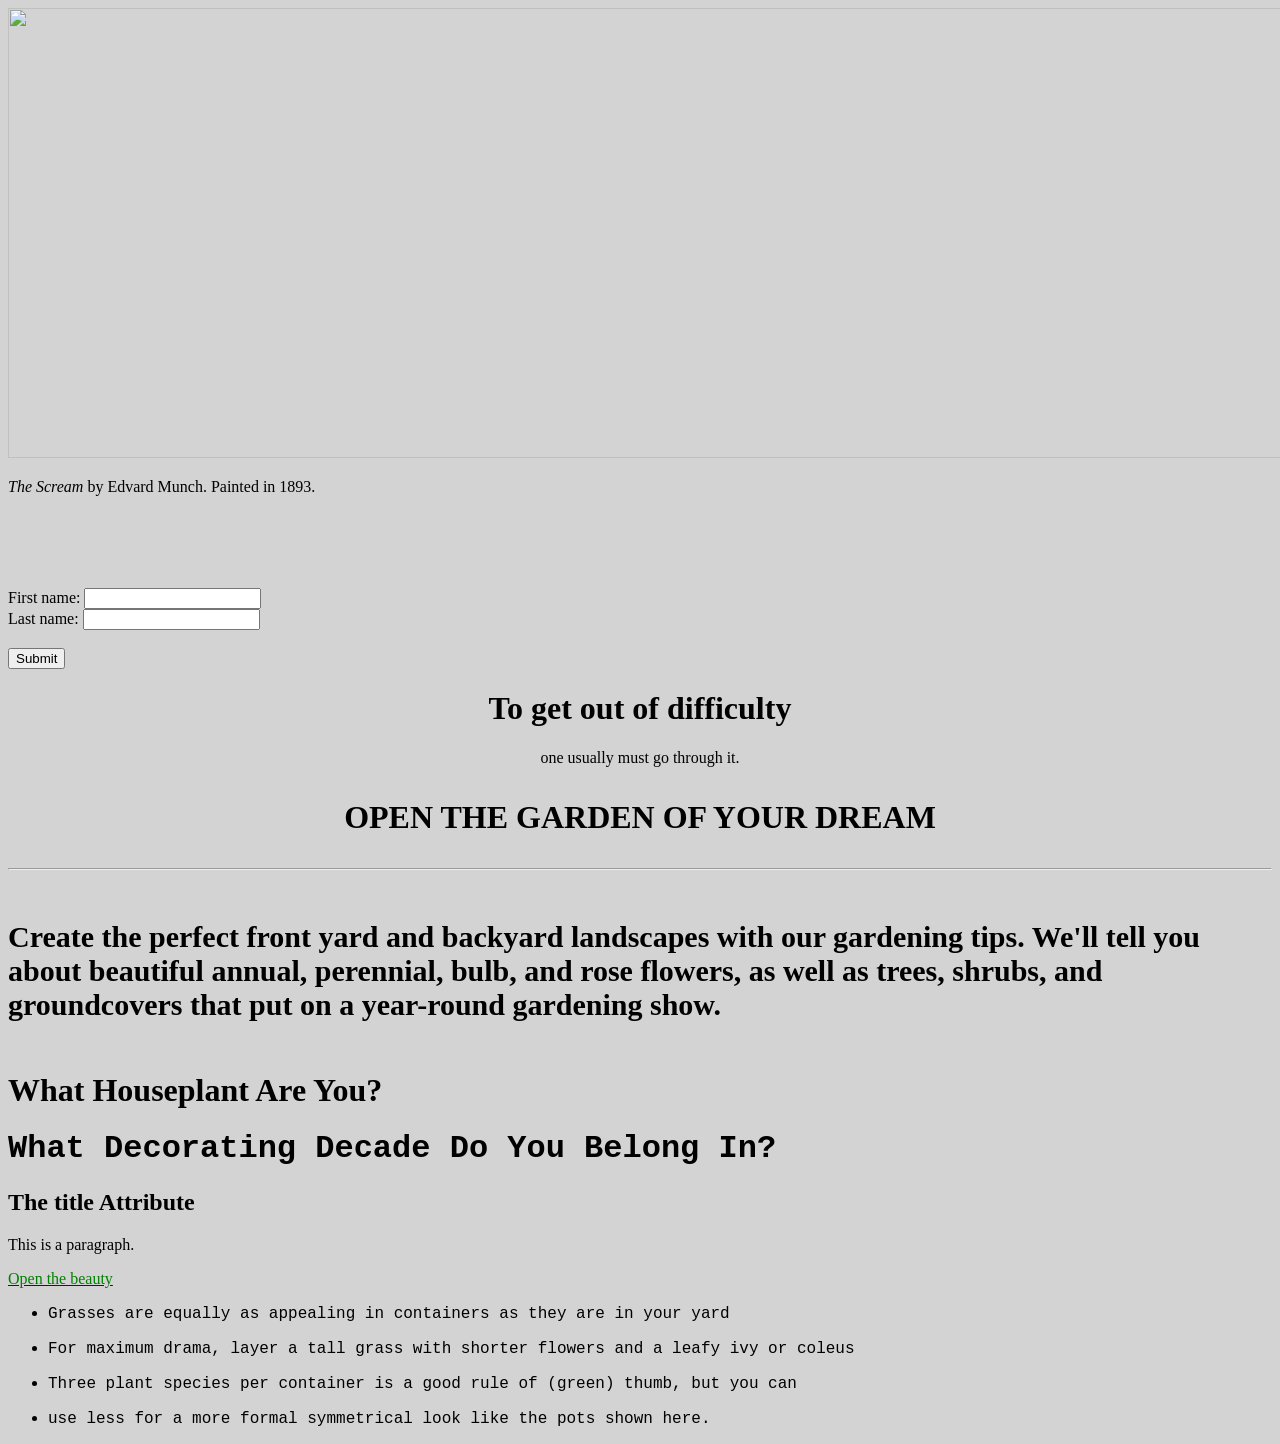
==== index.html @ d2fcbbf5 "first commit" ====
<!DOCTYPE html>
<html>
<head>
<title>WondergaRden</title>
</head>
<body style="background-color:LightGray;">
<img src="http://wallpapers-image.ru/2560x1600/nature/wallpapers/wallpapers-nature-19.jpg" width="1500" height="450">
<p><cite>The Scream</cite> by Edvard Munch. Painted in 1893.</p>
<h5 style="font-size: 55px;"> </h5>


  <form action="/action_page.php">
First name:
<input type="text" name="firstname">
   <br>
Last name:
<input type="text" name="lastname">
<br><br>
  <input type="submit">
</form>


<h1 style="text-align:center;">To get out of difficulty </h1>
<p style="text-align:center;">one usually must go through it.</p>




<h1><p style="text-align:center;style="color:green; style="font-size: 75px;" title="You are handsome"> OPEN THE GARDEN OF YOUR DREAM </p></h1>
<hr>

<h5 style="font-size:30px; style= color:green;style = font-family:verdana;">Create the perfect front yard and backyard landscapes with our gardening tips. We'll tell you about beautiful annual, perennial, bulb, and rose flowers, as well as trees, shrubs, and groundcovers that put on a year-round gardening show.</h5>


<h1 style="font-family:verdana;">What Houseplant Are You?</h1>
<h1 style="font-family:courier;">What Decorating Decade Do You Belong In?</h>

<h2 title="I'm a header">The title Attribute</h2>
<p>This is a paragraph.</p>

<a href="https://www.bhg.com/gardening/flowers/perennials/5-surprising-ways-to-landscape-with-ornamental-grass/"</a><p style ="color:green;">Open the beauty</p></a>

<ul>
<li><p style ="font-family:courier;">Grasses are equally as appealing in containers as they are in your yard </p></li>
<li><p style ="font-family:courier;"> For maximum drama, layer a tall grass with shorter flowers and a leafy ivy or coleus</p></li>
<li><p style ="font-family:courier;"> Three plant species per container is a good rule of (green) thumb, but you can</p></li>
<li><p style ="font-family:courier;"> use less for a more formal symmetrical look like the pots shown here.</p></li>
</ul>


</body>
</html>
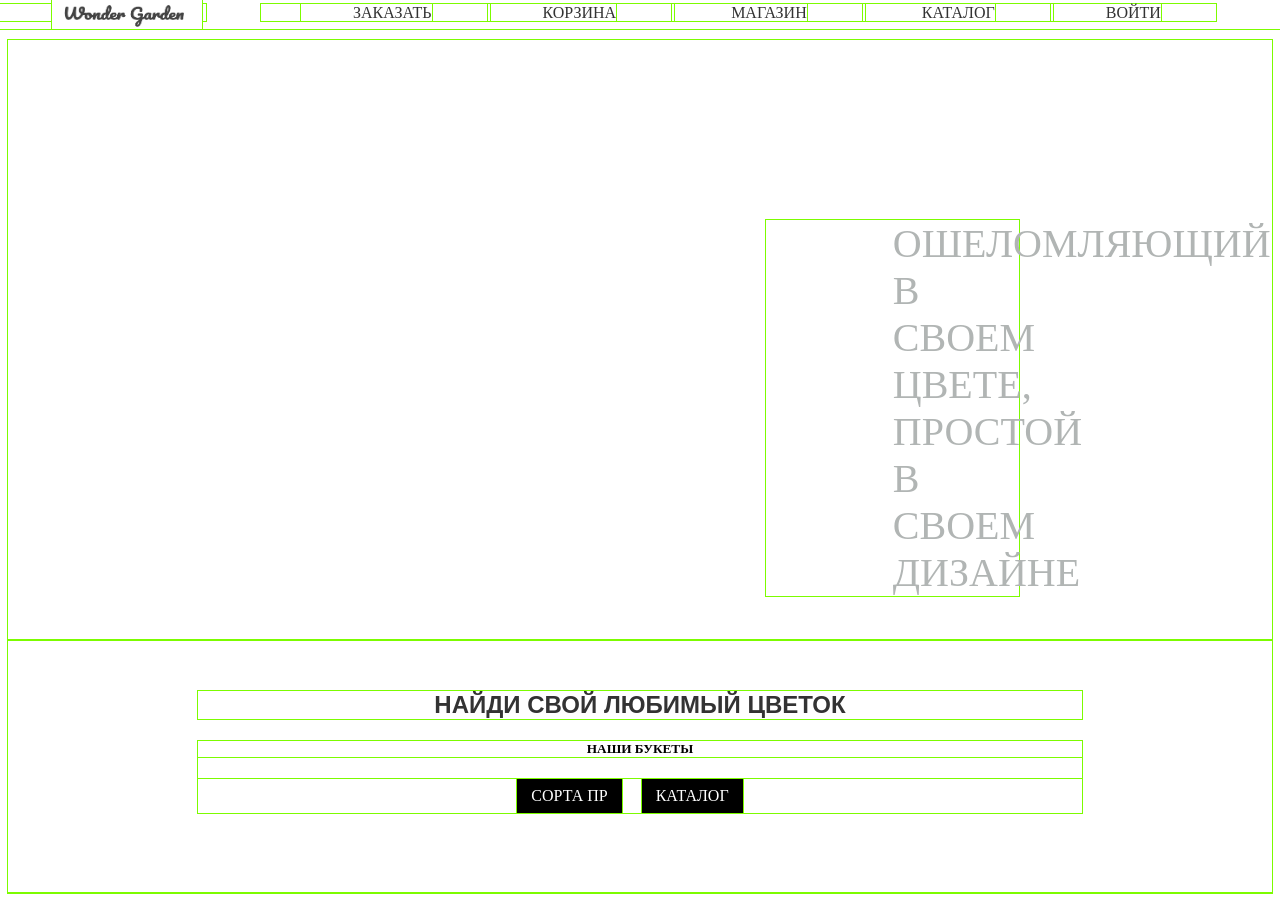
==== commit 56c66942: "renamed" ====
--- a/index.html
+++ b/index.html
@@ -1,52 +1,49 @@
 <!DOCTYPE html>
 <html>
+
 <head>
-<title>WondergaRden</title>
+  <meta charset="utf-8">
+  <title>WonderGarden</title>
+  <link rel="stylesheet " href="css/style.css">
 </head>
-<body style="background-color:LightGray;">
-<img src="http://wallpapers-image.ru/2560x1600/nature/wallpapers/wallpapers-nature-19.jpg" width="1500" height="450">
-<p><cite>The Scream</cite> by Edvard Munch. Painted in 1893.</p>
-<h5 style="font-size: 55px;"> </h5>
 
+<body>
 
-  <form action="/action_page.php">
-First name:
-<input type="text" name="firstname">
-   <br>
-Last name:
-<input type="text" name="lastname">
-<br><br>
-  <input type="submit">
-</form>
+  <nav>
+    <div class="flud">
+      <a href="" class="logo">
+        <img src="/img/logo.jpg" width="150" alt="">
+      </a>
+      <ul>
+        <li><a href="">заказать</a></li>
+        <li><a href="">корзина</a></li>
+        <li> <a href=""> магазин</a></li>
+        <li><a href=""> каталог</a></li>
+        <li> <a href="">войти</a></li>
+      </ul>
+    </div>
+  </nav>
 
+  <div class="main-pic">
+    <p>
+      Ошеломляющий в своем цвете,<br> простой в своем дизайне
+    </p>
+  </div>
+  <section>
+    <h1> Найди свой любимый цветок </h1>
+    <div class="buttons1">
+      <div class="buttons2">
+        <h5>наши букеты</h5>
+        </div>
+        <div class="buttons3">
+          <a href="" class="btn">сорта пр </a>
+          <a href="" class="btn">каталог</a>
+        </div>
+  </section>
+  <div class="grid-gallery"></div>
+  <footer></footer>
+  <script src="main.js">
+  </script>
+</body>
 
-<h1 style="text-align:center;">To get out of difficulty </h1>
-<p style="text-align:center;">one usually must go through it.</p>
-
-
-
-
-<h1><p style="text-align:center;style="color:green; style="font-size: 75px;" title="You are handsome"> OPEN THE GARDEN OF YOUR DREAM </p></h1>
-<hr>
-
-<h5 style="font-size:30px; style= color:green;style = font-family:verdana;">Create the perfect front yard and backyard landscapes with our gardening tips. We'll tell you about beautiful annual, perennial, bulb, and rose flowers, as well as trees, shrubs, and groundcovers that put on a year-round gardening show.</h5>
-
-
-<h1 style="font-family:verdana;">What Houseplant Are You?</h1>
-<h1 style="font-family:courier;">What Decorating Decade Do You Belong In?</h>
-
-<h2 title="I'm a header">The title Attribute</h2>
-<p>This is a paragraph.</p>
-
-<a href="https://www.bhg.com/gardening/flowers/perennials/5-surprising-ways-to-landscape-with-ornamental-grass/"</a><p style ="color:green;">Open the beauty</p></a>
-
-<ul>
-<li><p style ="font-family:courier;">Grasses are equally as appealing in containers as they are in your yard </p></li>
-<li><p style ="font-family:courier;"> For maximum drama, layer a tall grass with shorter flowers and a leafy ivy or coleus</p></li>
-<li><p style ="font-family:courier;"> Three plant species per container is a good rule of (green) thumb, but you can</p></li>
-<li><p style ="font-family:courier;"> use less for a more formal symmetrical look like the pots shown here.</p></li>
-</ul>
-
-
-</body>
-</html>
+</html>
--- a/css/style.css
+++ b/css/style.css
@@ -0,0 +1,84 @@
+* {
+  box-sizing: border-box;
+}
+* * {
+  box-shadow: 0 0 0 1px lawngreen;
+}
+h1 {
+  color: #333333;
+  margin: 0 auto;
+  text-transform: uppercase;
+  text-align: center;
+  margin-top: 11px;
+  font-family: 'Franklin Gothic Medium', 'Arial Narrow', Arial, sans-serif;
+}
+nav {
+  position: fixed;
+  top: 0;
+  right: 0;
+  left: 0;
+}
+nav .flud {
+  width: 100%;
+}
+nav .flud a {
+  padding-left: 52px;
+  text-decoration: none;
+  margin-right: 55px;
+  color: #333333;
+  text-transform: uppercase;
+  font-family: linotype-didot, Georgia, serif;
+}
+nav .flud ul,
+nav .flud li {
+  display: inline;
+}
+img {
+  vertical-align: middle;
+  height: 29px;
+}
+.main-pic {
+  background-image: url('../img/maaain.png');
+  height: 600px;
+  background-position: 0 0;
+  background-repeat: no-repeat;
+  background-size: 100%;
+}
+.main-pic p {
+  color: #b1b5b4;
+  padding-left: 10%;
+  font-size: 40px;
+  position: relative;
+  top: 30%;
+  left: 60%;
+  width: 20%;
+  text-transform: uppercase;
+  font-family: Georgia, 'Times New Roman', Times, serif;
+}
+section {
+  text-transform: uppercase;
+  text-align: center !important;
+  padding: 40px 15% 80px 15%;
+}
+section .buttons1 {
+  margin-top: 0;
+}
+section .buttons1 .btn {
+  text-transform: uppercase;
+  padding: 8px 14px;
+  background-color: #000;
+  color: #fff;
+  margin-right: 20px;
+  border-color: #000;
+  display: inline-block;
+  font-weight: 400;
+  text-decoration: none;
+}
+section .buttons1 .buttons2 {
+  margin-top: 7px;
+}
+section .buttons1 .buttons3 {
+  margin-top: 10px;
+  display: flex;
+  justify-content: center;
+}
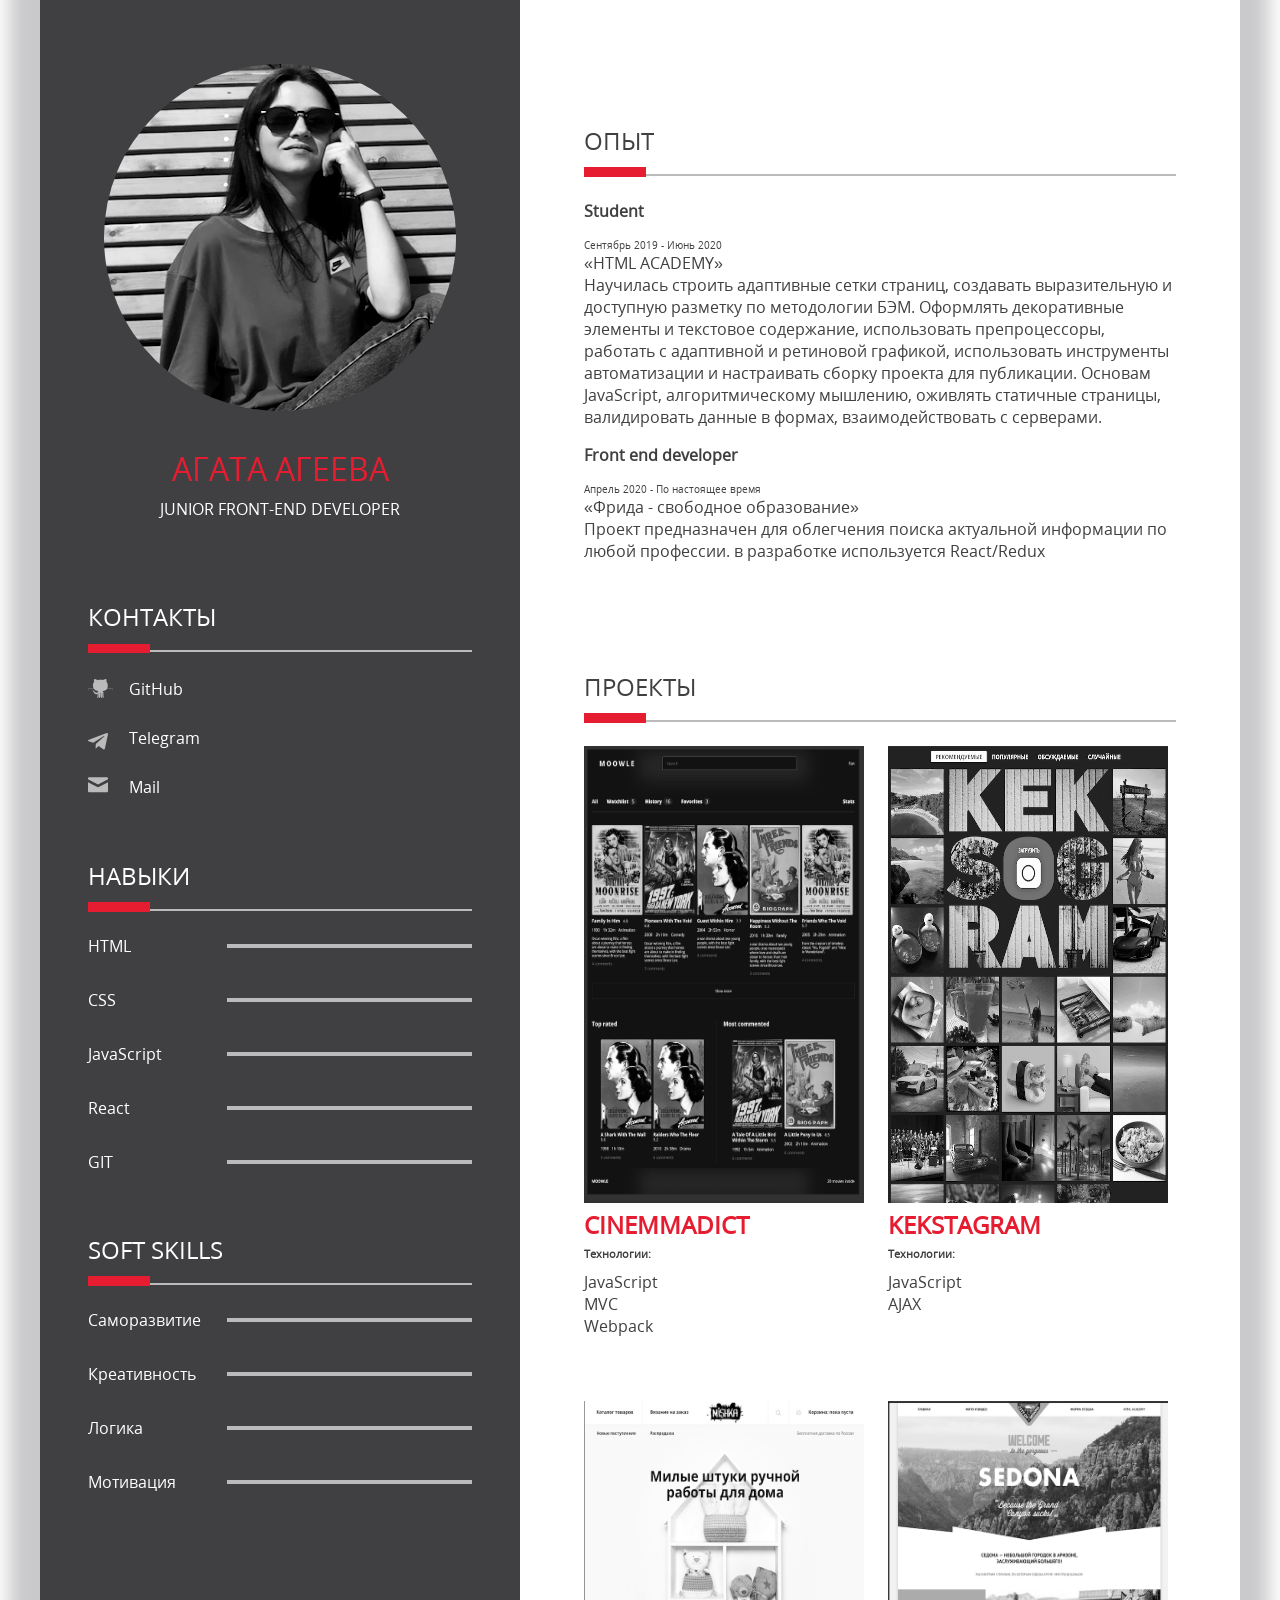
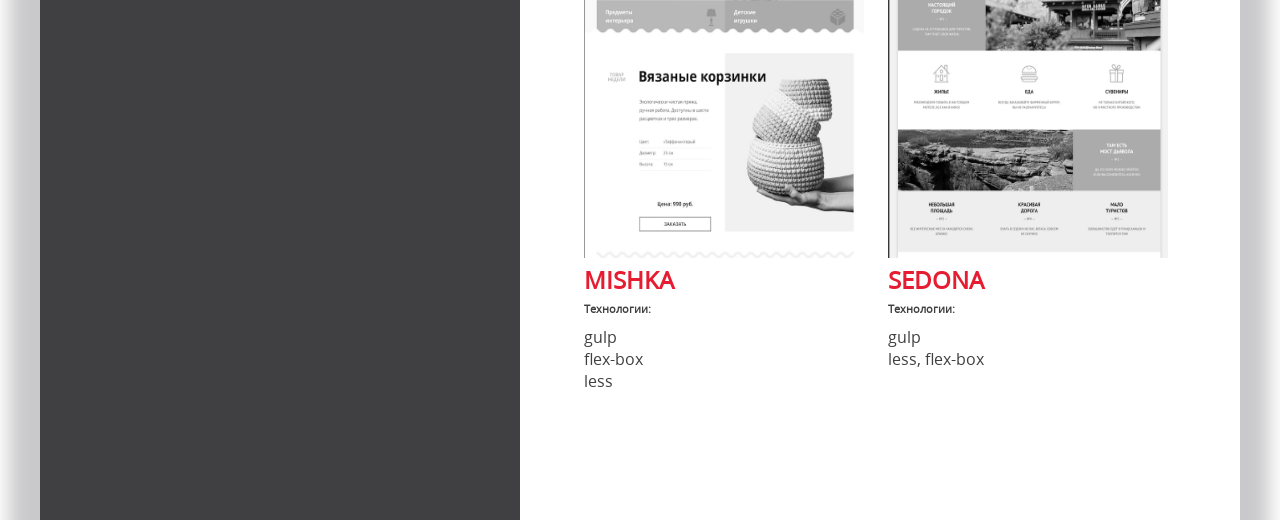
==== commit f3715aab: "portfolio" ====
--- a/index.html
+++ b/index.html
@@ -1,49 +1,212 @@
 <!DOCTYPE html>
-<html>
+<html lang="en">
 
 <head>
-  <meta charset="utf-8">
-  <title>WonderGarden</title>
-  <link rel="stylesheet " href="css/style.css">
+    <meta charset="UTF-8">
+    <meta name="viewport" content="width=device-width, initial-scale=1.0">
+    <title>Web developer</title>
+    <link rel="stylesheet" href="./style.css">
 </head>
 
 <body>
-
-  <nav>
-    <div class="flud">
-      <a href="" class="logo">
-        <img src="/img/logo.jpg" width="150" alt="">
-      </a>
-      <ul>
-        <li><a href="">заказать</a></li>
-        <li><a href="">корзина</a></li>
-        <li> <a href=""> магазин</a></li>
-        <li><a href=""> каталог</a></li>
-        <li> <a href="">войти</a></li>
-      </ul>
-    </div>
-  </nav>
-
-  <div class="main-pic">
-    <p>
-      Ошеломляющий в своем цвете,<br> простой в своем дизайне
-    </p>
-  </div>
-  <section>
-    <h1> Найди свой любимый цветок </h1>
-    <div class="buttons1">
-      <div class="buttons2">
-        <h5>наши букеты</h5>
+    <main>
+        <section class="info">
+            <div class="info__img-wrapper">
+                <img class="info__img" src="./img/Screenshot 2020-08-12 at 16.22.56.png" alt="фото разработчика">
+            </div>
+            <h1 class="info__owner">Агата Агеева
+                <small>Junior front-end developer</small>
+            </h1>
+            <div class="contacts">
+                <h2 class="contacts__title title">Контакты</h2>
+                <ul class="contacts__list list">
+                    <li class="contacts__list-item">
+                        <a href="https://github.com/summer4requiem" target="_blank">
+                            <svg class="contacts__list-icon" viewBox="0 0 512 512" class="icon">
+                                <path
+                                    d="M7 266.8c22.6-5.7 53.3-13.4 107-14.8-1.4-3-2.8-6-4-9.2-21-.2-85.4 2.8-107.5 8.2H2c-.6 0-1.3-.4-1.5-1.2-.2-1 .4-1.8 1.3-2 21.8-5.4 84.8-8.4 107-8.3-5-14.8-7.2-31.7-7.2-50.6 0-33.6 10.5-46.2 24.5-64-10.6-38.3 4-64.4 4-64.4s22.5-4.7 65 25.8c23.2-9.8 84.7-10.7 113.8-2.2 18-11.8 50.6-28.5 63.8-23.8 3.6 5.7 11.3 22.5 4.7 59.3 4.5 8 27.7 25.3 27.8 74-.2 18-2 33-5.6 45.8 55.6-.4 88.2 4 110.8 8.3.8.2 1.4 1 1.3 2-.2.7-1 1.3-1.6 1.3h-.5c-22.4-4-55.2-8.7-111-8.2-1 3.3-2 6.4-3.3 9.3 19 .7 71.2 2.8 113.8 15.8 1 .3 1.4 1.2 1 2 0 .8-.7 1.2-1.4 1.2h-.5c-43-13.2-96.5-15-114.2-15.6-15.4 34-47 46.6-98.3 51.8 16.6 10.5 21.3 23.6 21.3 59 0 35.5-.5 40.2-.3 48.4 0 13.4 19.7 19.8 19 24-.7 4.4-16.4 3.7-23.7 1-20.8-7-18.7-24.4-18.7-24.4l-.6-47.4s1.4-25.5-8-25.5V420c0 16.8 11.8 22 11.8 28 0 10.8-21.6-1-28.2-7.6-10-10-9-31.7-8.7-48.8.2-16.4-.2-52.5-.2-52.5l-6.8.3s3 78.7-3.6 93c-8.3 18.4-33.5 24.8-33.5 16.4 0-5.7 6.3-4 9.8-16.5 3-10.8 2-91 2-91s-8.2 4.8-8.2 19.8l-.2 57.8c0 14.8-20.8 23-31 23-5 0-11.3 0-11.3-2.8 0-6.8 19.2-10.8 19.2-25l-.3-43.8s-9.7 1.7-23.4 1.7c-34.6 0-45.6-22.2-50.8-34.6-6.8-16-15.6-23.7-25-29.7-5.7-3.7-7-8-.4-9.4 30.7-5.7 38.5 34.8 59 41.3 14.6 4.6 33.4 2.6 42.7-3.5 1.4-12.3 10.3-23 17.7-28.6-52-5-83-23-99-52-54.4 1.2-85.3 9-108 14.6L3 271.2h-.4c-.8 0-1.5-.5-1.6-1.2-.3-1 .3-1.8 1.2-2l4.8-1.2z">
+                                </path>
+                            </svg>
+                            <span>GitHub</span>
+                        </a>
+                    </li>
+                    <li class="contacts__list-item">
+                        <a href="tg://resolve?domain=summer_requiem">
+                            <svg class="contacts__list-icon" xmlns="http://www.w3.org/2000/svg" width="24" height="24"
+                                viewBox="0 0 30 15">
+                                <defs />
+                                <path
+                                    d="M9.417 15.181l-.397 5.584c.568 0 .814-.244 1.109-.537l2.663-2.545 5.518 4.041c1.012.564 1.725.267 1.998-.931L23.93 3.821l.001-.001c.321-1.496-.541-2.081-1.527-1.714l-21.29 8.151c-1.453.564-1.431 1.374-.247 1.741l5.443 1.693L18.953 5.78c.595-.394 1.136-.176.691.218z" />
+                            </svg>
+                            <span>Telegram</span>
+                        </a>
+                    </li>
+                    <li class="contacts__list-item">
+                        <a href="mailto:summer.requiem96@gmail.com">
+                            <svg viewBox="0 7 20 5" class="contacts__list-icon" xmlns="http://www.w3.org/2000/svg"
+                                width="16" height="16">
+                                <path
+                                    d="M8 10c-.266 0-.5-.094-1-.336L0 6v7c0 .55.45 1 1 1h14c.55 0 1-.45 1-1V6L9 9.664c-.5.242-.734.336-1 .336zm7-8H1c-.55 0-1 .45-1 1v.758l8 4.205 8-4.205V3c0-.55-.45-1-1-1z" />
+                            </svg>
+                            <span>Mail</span>
+                        </a>
+                    </li>
+                </ul>
+            </div>
+            <div class="skills">
+                <h3 class="skills__title title">Навыки</h3>
+                <ul class="skills__list list">
+                    <li class="skills__list__item">
+                        <span>HTML</span>
+                        <svg class="skills__list-svg">
+                            <rect style="width: 90%;" class="skills__bar"></rect>
+                        </svg>
+                    </li>
+                    <li class="skills__list__item">
+                        <span>CSS</span>
+                        <svg class="skills__list-svg">
+                            <rect style="width: 70%;" class="skills__bar"></rect>
+                        </svg>
+                    </li>
+                    <li class="skills__list__item">
+                        <span>JavaScript</span>
+                        <svg class="skills__list-svg">
+                            <rect style="width: 45%;" class="skills__bar"></rect>
+                        </svg>
+                    </li>
+                    <li class="skills__list__item">
+                        <span>React</span>
+                        <svg class="skills__list-svg">
+                            <rect style="width: 5%;" class="skills__bar"></rect>
+                        </svg>
+                    </li>
+                    <li class="skills__list__item">
+                        <span>GIT</span>
+                        <svg class="skills__list-svg">
+                            <rect style="width: 5%;" class="skills__bar"></rect>
+                        </svg>
+                    </li>
+                </ul>
+            </div>
+            <div>
+                <div class="title">Soft skills</div>
+                <ul class="skills__list list">
+                    <li class="skills__list__item">
+                        <span>Cаморазвитие</span>
+                        <svg class="skills__list-svg">
+                            <rect style="width: 90%;" class="skills__bar"></rect>
+                        </svg>
+                    </li>
+                    <li class="skills__list__item">
+                        <span>Креативность</span>
+                        <svg class="skills__list-svg">
+                            <rect style="width: 90%;" class="skills__bar"></rect>
+                        </svg>
+                    </li>
+                    <li class="skills__list__item">
+                        <span>Логика</span>
+                        <svg class="skills__list-svg">
+                            <rect style="width: 90%;" class="skills__bar"></rect>
+                        </svg>
+                    </li>
+                    <li class="skills__list__item">
+                        <span>Мотивация </span>
+                        <svg class="skills__list-svg">
+                            <rect style="width: 90%;" class="skills__bar"></rect>
+                        </svg>
+                    </li>
+                </ul>
+            </div>
+        </section>
+        <div class="content__wrapper">
+            <section class="details">
+                <h3 class="details__title title">Опыт</h3>
+                <div class="experience">
+                    <p class="experience__group">
+                        <strong>Student</strong>
+                    <div class="experience__time-range"><time>Cентябрь 2019</time> - <time>Июнь 2020</time>
+                    </div>
+                    <span>«HTML ACADEMY»</span>
+                    <div>
+                        Научилась строить адаптивные сетки страниц, создавать выразительную и доступную разметку по методологии БЭМ. Оформлять декоративные элементы и текстовое содержание,
+                        использовать препроцессоры, работать с адаптивной и ретиновой графикой, использовать инструменты
+                        автоматизации и настраивать сборку проекта для публикации.
+                        Основам JavaScript, алгоритмическому мышлению, оживлять статичные страницы, валидировать данные в формах, взаимодействовать с серверами.
+                    </div>
+                    </p>
+                    <p class="experience__group">
+                        <strong>Front end developer</strong>
+                    <div class="experience__time-range"><time>Апрель 2020</time> - <time>По настоящее время</time>
+                    </div>
+                    <span>«Фрида - свободное образование»</span>
+                    <div>
+                        Проект предназначен для облегчения поиска актуальной информации по любой профессии.
+                        в разработке используется React/Redux
+                    </div>
+                    </p>
+                </div>
+            </section>
+            <section class="projects">
+                <h3 class="hobbys__title details__title title">Проекты</h3>
+                <ul class="projects__list list">
+                    <li class="projects__list__item">
+                        <a href="" target="_blank">
+                            <img src="./img/cinema-cut.png" alt="Онлайн-кинотеатр" width="100">
+                        </a>
+                        <div class="projects__about">
+                            <h4 class="projects__about-title">Cinemmadict</h4>
+                            <strong class="projects__about-description">Технологии:</strong>
+                            <ul class="list">
+                                <li>JavaScript</li>
+                                <li>MVC</li>
+                                <li>Webpack</li>
+                            </ul>
+                        </div>
+                    </li>
+                    <li class="projects__list__item">
+                        <a href="" target="_blank">
+                            <img src="./img/qqqqqq2020-08-12 at 18.42.29.png" alt="Онлайн-кинотеатр" width="100">
+                        </a>
+                        <div class="projects__about">
+                            <h4 class="projects__about-title">Kekstagram</h4>
+                            <strong class="projects__about-description">Технологии:</strong>
+                            <ul class="list">
+                                <li>JavaScript</li>
+                                <li>AJAX</li>
+                            </ul>
+                        </div>
+                    </li>
+                    <li class="projects__list__item">
+                        <a href="https://summer4requiem.github.io/projects/mishka/index.html" target="_blank">
+                            <img src="./img/mishka-cut.png" alt="Онлайн-магазин" width="100">
+                        </a>
+                        <p class="projects__about">
+                        <h4 class="projects__about-title">Mishka</h4>
+                        <strong class="projects__about-description">Технологии:</strong>
+                        <ul class="list">
+                            <li>gulp</li>
+                            <li>flex-box</li>
+                            <li>less</li>
+                        </ul>
+                        </p>
+                    </li>
+                    <li class="projects__list__item">
+                        <a href="https://summer4requiem.github.io/projects/sedona/" target="_blank">
+                            <img src="./img/sedona-cut.png" alt="Туристический сайт" width="100">
+                        </a>
+                        <p class="projects__about">
+                        <h4 class="projects__about-title">Sedona</h4>
+                        <strong class="projects__about-description">Технологии:</strong>
+                        <ul class="list">
+                            <li>gulp</li>
+                            <li>less, flex-box</li>
+                        </ul>
+                        </p>
+                    </li>
+                </ul>
         </div>
-        <div class="buttons3">
-          <a href="" class="btn">сорта пр </a>
-          <a href="" class="btn">каталог</a>
-        </div>
-  </section>
-  <div class="grid-gallery"></div>
-  <footer></footer>
-  <script src="main.js">
-  </script>
+        </section>
+    </main>
 </body>
 
 </html>
--- a/style.css
+++ b/style.css
@@ -0,0 +1,167 @@
+body {
+  box-sizing: border-box;
+  margin: 0;
+  padding: 0;
+  font-family: "Open Sans", sans-serif;
+  color: #404042;
+}
+@font-face {
+  font-family: "Open Sans";
+  src: url("../fonts/opensans.woff2"), format("../fonts/opensans.woff");
+  font-weight: 400;
+  font-style: normal;
+}
+.info__owner {
+  font-size: 2em;
+  display: flex;
+  flex-direction: column;
+  align-items: center;
+  font-weight: 300;
+  color: #e61d31;
+  line-height: 1;
+  text-transform: uppercase;
+  margin-bottom: 2.1em;
+  text-align: center;
+}
+.info__owner small {
+  font-size: 1rem;
+  color: #ffffff;
+  padding: 1em;
+}
+.details {
+  padding: 1em;
+}
+img {
+  filter: grayscale(1) contrast(1);
+}
+.projects__list img:hover {
+  filter: none;
+}
+.projects__list__item {
+  margin-bottom: 2em;
+}
+.projects__list__item img {
+  width: 280px;
+  height: 457px;
+}
+.hobbys {
+  padding: 1em;
+}
+.projects {
+  padding: 1em;
+}
+.details__title {
+  font-weight: bold;
+  text-transform: uppercase;
+  font-size: 1.5em;
+}
+.experience__time-range {
+  font-size: 10px;
+}
+.list {
+  padding: 0;
+  list-style: none;
+}
+.skills__list__item {
+  display: grid;
+  align-items: center;
+  grid-template-columns: 1fr 2fr;
+  margin-bottom: 2em;
+  grid-gap: 1em;
+}
+.skills__list-svg {
+  width: 100%;
+  height: 4px;
+  background-color: #bbb;
+}
+.skills__bar {
+  fill: #e61d31;
+}
+.contacts__list-item {
+  margin-bottom: 1.5em;
+}
+.contacts__list-item a {
+  color: #ffffff;
+  text-decoration: none;
+  display: flex;
+  align-items: center;
+}
+.title {
+  font-size: 1.5em;
+  font-weight: 300;
+  text-transform: uppercase;
+  border-bottom: 2px solid #bbb;
+  margin: 2.5em 0 1em;
+  padding-bottom: 0.7em;
+  position: relative;
+}
+.title::after {
+  position: absolute;
+  content: "";
+  width: 2.6em;
+  height: 0.4em;
+  bottom: -3px;
+  left: 0;
+  background-color: #e61d31;
+}
+.info {
+  background-color: #404042;
+  color: white;
+  padding: 1em;
+}
+.info__img {
+  display: block;
+  border-radius: 50%;
+  width: 100%;
+  filter: grayscale(1) contrast(1.2);
+}
+.info__img-wrapper {
+  padding: 1em;
+}
+.projects__about {
+  margin: 0;
+}
+.projects__about-description {
+  margin-bottom: 0.9em;
+  display: inline-block;
+  font-size: 0.7em;
+}
+.projects__about-title {
+  text-transform: uppercase;
+  font-weight: bold;
+  color: #e61d31;
+  display: block;
+  margin: 0;
+  font-size: 1.5em;
+}
+@media (min-width: 620px) {
+  main {
+    display: grid;
+    grid-template-columns: 2fr 3fr;
+    max-width: 1200px;
+    margin: 0 auto;
+  }
+  .projects__list {
+    display: grid;
+    grid-template-columns: repeat(2, 1fr);
+    grid-template-rows: repeat(2, 1fr);
+    grid-gap: 1em;
+  }
+  .info {
+    padding: 3em;
+  }
+  .content__wrapper {
+    padding: 3em;
+  }
+}
+.contacts__list-icon {
+  width: 25px;
+  height: 25px;
+  fill: #bbb;
+  margin-right: 1em;
+}
+@media (min-width: 1150px) {
+  main {
+    box-shadow: -1px 5px 18px 30px rgba(0, 0, 15, 0.21);
+  }
+}
